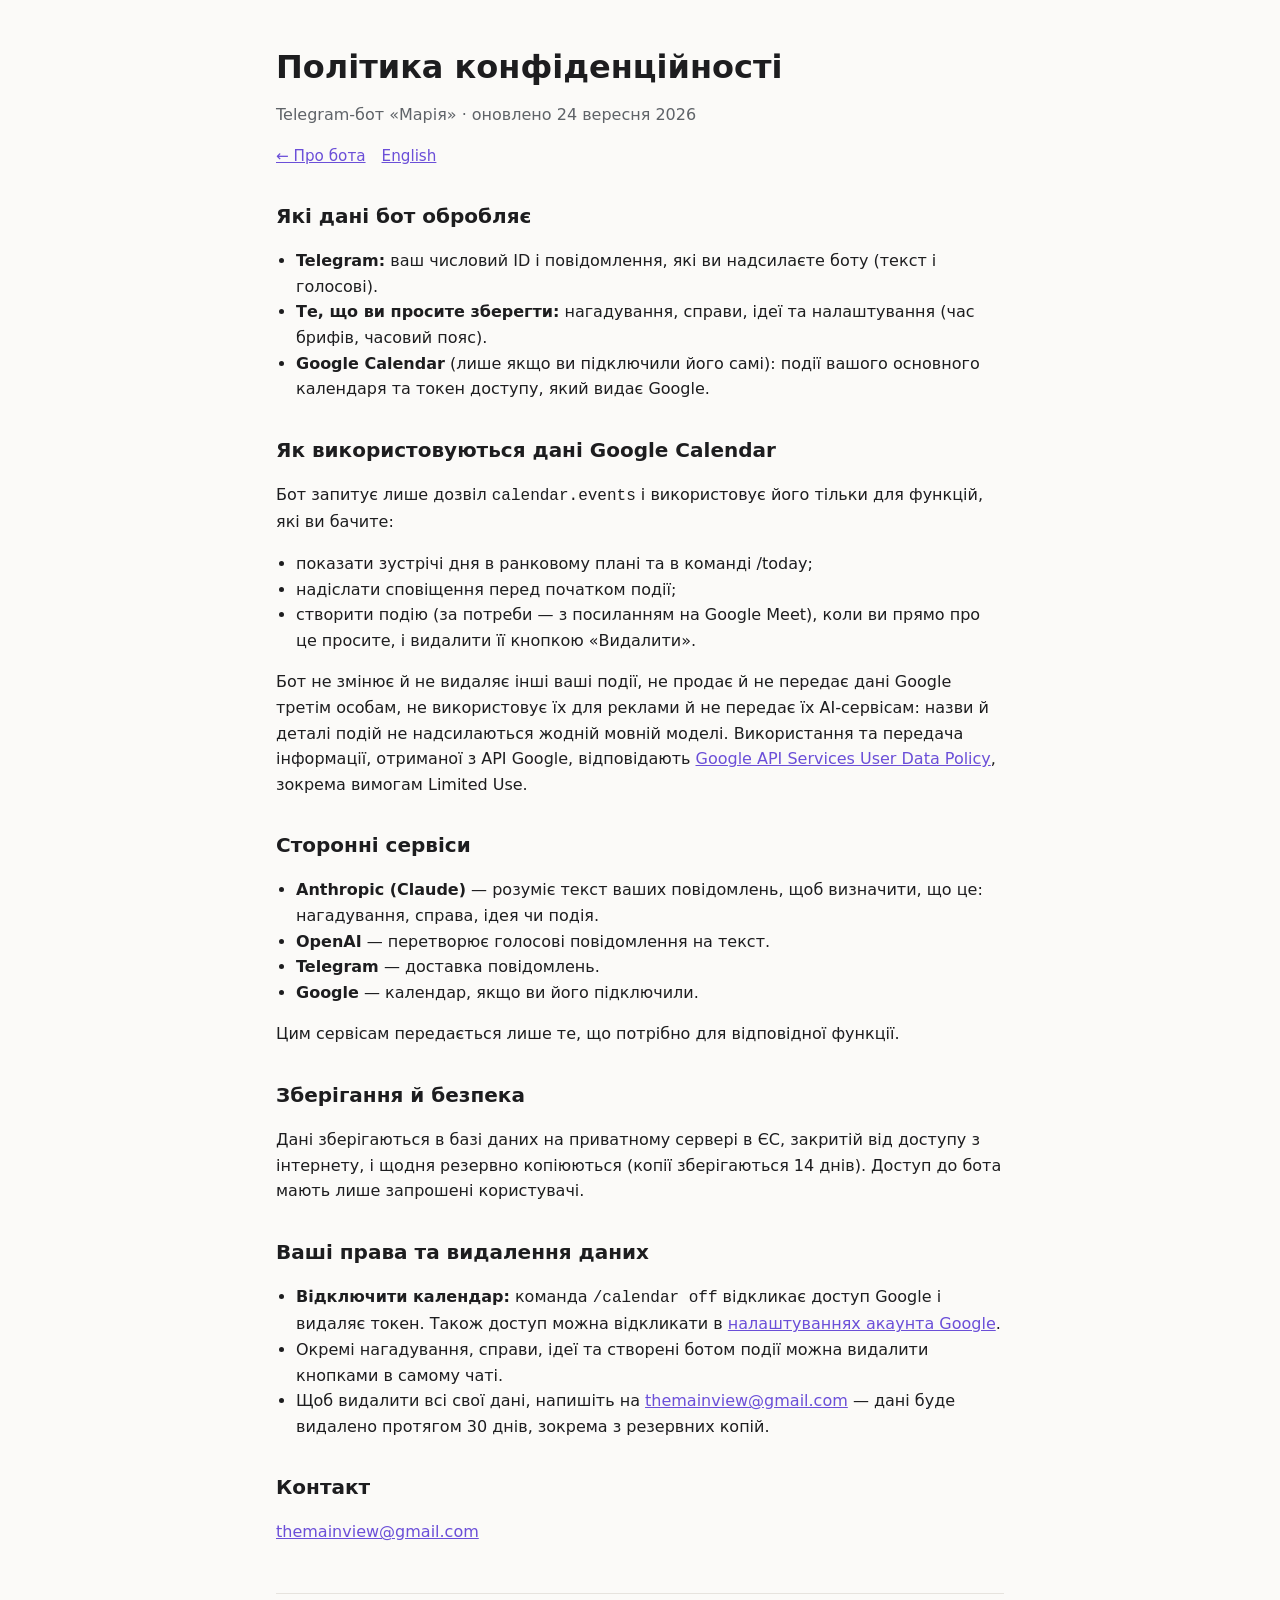
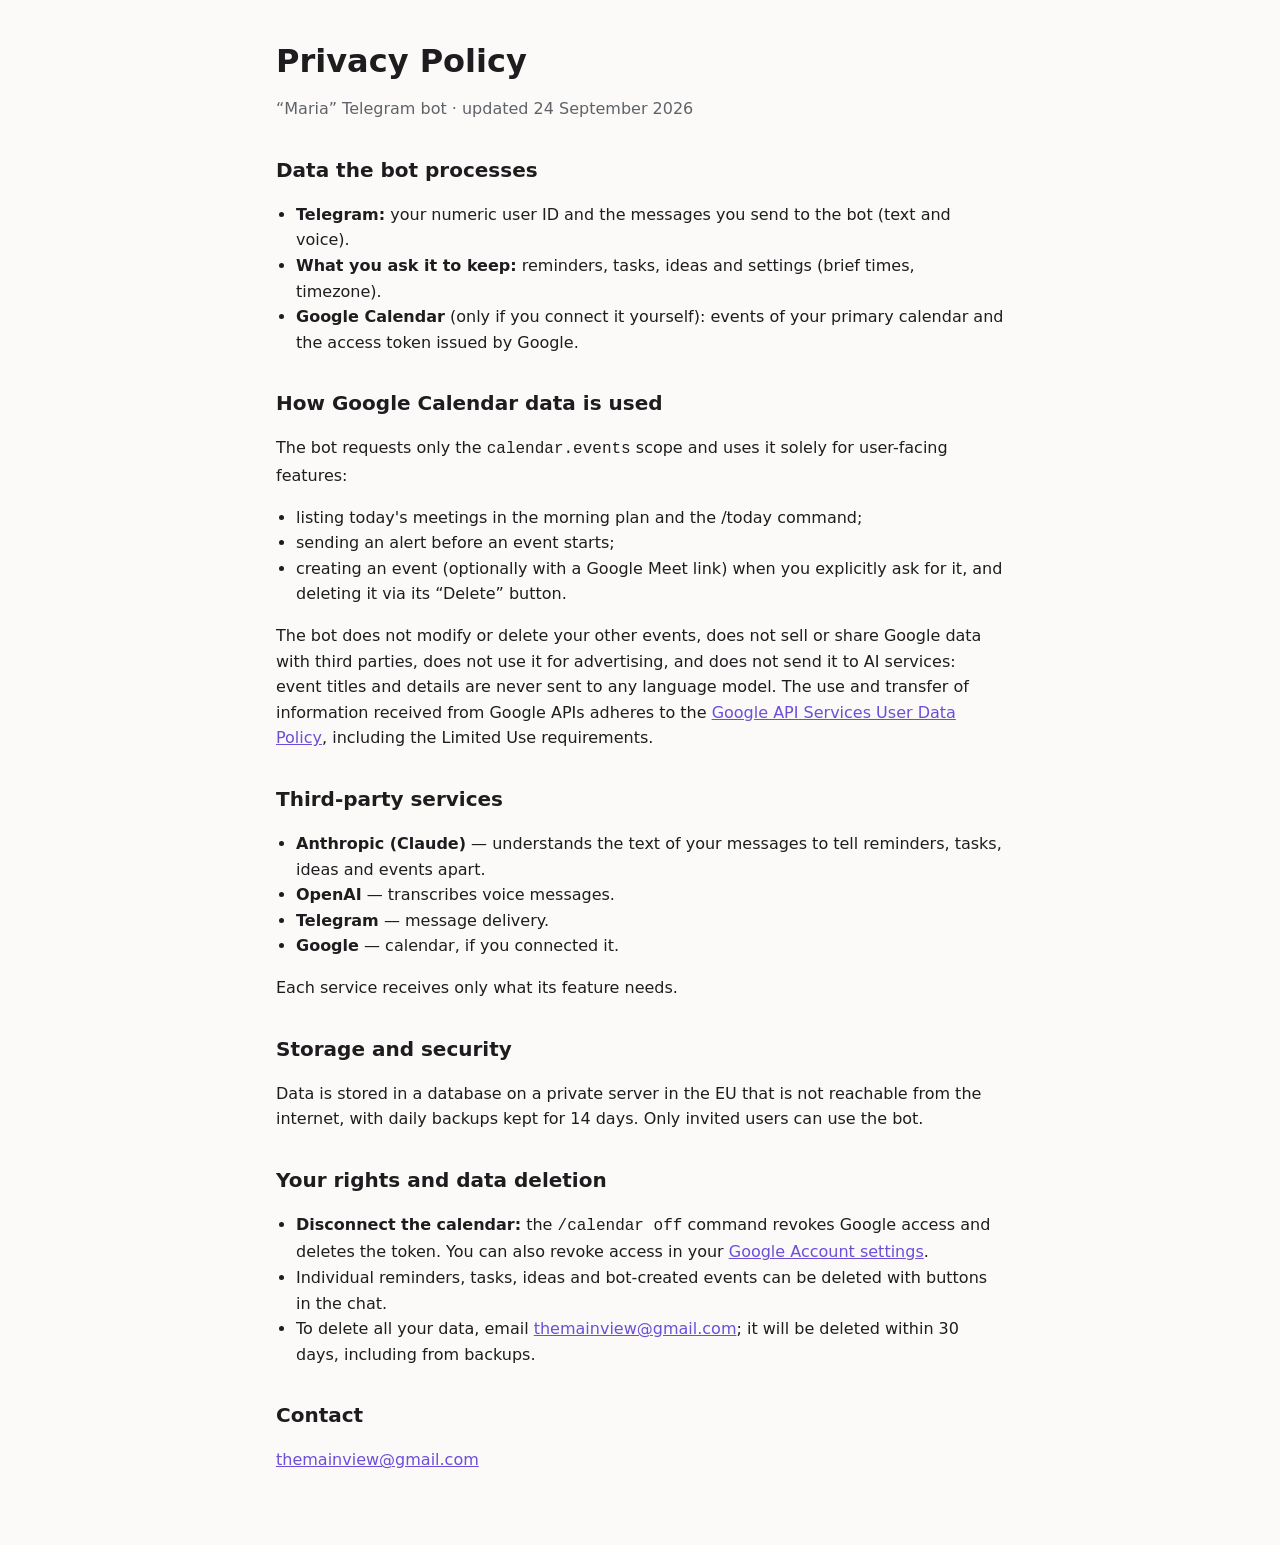
==== privacy.html @ e4d36384 "Home page and privacy policy for the Maria bot (Google OAuth consent screen) Co-Authored-By: Claude " ====
<!doctype html>
<html lang="uk">
<head>
  <meta charset="utf-8">
  <meta name="viewport" content="width=device-width, initial-scale=1">
  <title>Політика конфіденційності — Марія</title>
  <meta name="description" content="Як бот-асистентка Марія зберігає й використовує дані, зокрема дані Google Calendar.">
  <link rel="stylesheet" href="style.css">
</head>
<body>
<main>
  <header>
    <h1>Політика конфіденційності</h1>
    <p class="muted">Telegram-бот «Марія» · оновлено 24 вересня 2026</p>
    <nav>
      <a href="index.html">← Про бота</a>
      <a href="#en">English</a>
    </nav>
  </header>

  <h2>Які дані бот обробляє</h2>
  <ul>
    <li><strong>Telegram:</strong> ваш числовий ID і повідомлення, які ви надсилаєте боту (текст і голосові).</li>
    <li><strong>Те, що ви просите зберегти:</strong> нагадування, справи, ідеї та налаштування (час брифів, часовий пояс).</li>
    <li><strong>Google Calendar</strong> (лише якщо ви підключили його самі): події вашого основного календаря та токен доступу, який видає Google.</li>
  </ul>

  <h2>Як використовуються дані Google Calendar</h2>
  <p>Бот запитує лише дозвіл <code>calendar.events</code> і використовує його тільки для функцій, які ви бачите:</p>
  <ul>
    <li>показати зустрічі дня в ранковому плані та в команді /today;</li>
    <li>надіслати сповіщення перед початком події;</li>
    <li>створити подію (за потреби — з посиланням на Google Meet), коли ви прямо про це просите, і видалити її кнопкою «Видалити».</li>
  </ul>
  <p>Бот не змінює й не видаляє інші ваші події, не продає й не передає дані Google третім особам, не використовує їх для реклами й не передає їх AI-сервісам: назви й деталі подій не надсилаються жодній мовній моделі. Використання та передача інформації, отриманої з API Google, відповідають <a href="https://developers.google.com/terms/api-services-user-data-policy">Google API Services User Data Policy</a>, зокрема вимогам Limited Use.</p>

  <h2>Сторонні сервіси</h2>
  <ul>
    <li><strong>Anthropic (Claude)</strong> — розуміє текст ваших повідомлень, щоб визначити, що це: нагадування, справа, ідея чи подія.</li>
    <li><strong>OpenAI</strong> — перетворює голосові повідомлення на текст.</li>
    <li><strong>Telegram</strong> — доставка повідомлень.</li>
    <li><strong>Google</strong> — календар, якщо ви його підключили.</li>
  </ul>
  <p>Цим сервісам передається лише те, що потрібно для відповідної функції.</p>

  <h2>Зберігання й безпека</h2>
  <p>Дані зберігаються в базі даних на приватному сервері в ЄС, закритій від доступу з інтернету, і щодня резервно копіюються (копії зберігаються 14 днів). Доступ до бота мають лише запрошені користувачі.</p>

  <h2>Ваші права та видалення даних</h2>
  <ul>
    <li><strong>Відключити календар:</strong> команда <code>/calendar off</code> відкликає доступ Google і видаляє токен. Також доступ можна відкликати в <a href="https://myaccount.google.com/permissions">налаштуваннях акаунта Google</a>.</li>
    <li>Окремі нагадування, справи, ідеї та створені ботом події можна видалити кнопками в самому чаті.</li>
    <li>Щоб видалити всі свої дані, напишіть на <a href="mailto:themainview@gmail.com">themainview@gmail.com</a> — дані буде видалено протягом 30 днів, зокрема з резервних копій.</li>
  </ul>

  <h2>Контакт</h2>
  <p><a href="mailto:themainview@gmail.com">themainview@gmail.com</a></p>

  <hr>

  <section id="en" lang="en">
    <h1>Privacy Policy</h1>
    <p class="muted">“Maria” Telegram bot · updated 24 September 2026</p>

    <h2>Data the bot processes</h2>
    <ul>
      <li><strong>Telegram:</strong> your numeric user ID and the messages you send to the bot (text and voice).</li>
      <li><strong>What you ask it to keep:</strong> reminders, tasks, ideas and settings (brief times, timezone).</li>
      <li><strong>Google Calendar</strong> (only if you connect it yourself): events of your primary calendar and the access token issued by Google.</li>
    </ul>

    <h2>How Google Calendar data is used</h2>
    <p>The bot requests only the <code>calendar.events</code> scope and uses it solely for user-facing features:</p>
    <ul>
      <li>listing today's meetings in the morning plan and the /today command;</li>
      <li>sending an alert before an event starts;</li>
      <li>creating an event (optionally with a Google Meet link) when you explicitly ask for it, and deleting it via its “Delete” button.</li>
    </ul>
    <p>The bot does not modify or delete your other events, does not sell or share Google data with third parties, does not use it for advertising, and does not send it to AI services: event titles and details are never sent to any language model. The use and transfer of information received from Google APIs adheres to the <a href="https://developers.google.com/terms/api-services-user-data-policy">Google API Services User Data Policy</a>, including the Limited Use requirements.</p>

    <h2>Third-party services</h2>
    <ul>
      <li><strong>Anthropic (Claude)</strong> — understands the text of your messages to tell reminders, tasks, ideas and events apart.</li>
      <li><strong>OpenAI</strong> — transcribes voice messages.</li>
      <li><strong>Telegram</strong> — message delivery.</li>
      <li><strong>Google</strong> — calendar, if you connected it.</li>
    </ul>
    <p>Each service receives only what its feature needs.</p>

    <h2>Storage and security</h2>
    <p>Data is stored in a database on a private server in the EU that is not reachable from the internet, with daily backups kept for 14 days. Only invited users can use the bot.</p>

    <h2>Your rights and data deletion</h2>
    <ul>
      <li><strong>Disconnect the calendar:</strong> the <code>/calendar off</code> command revokes Google access and deletes the token. You can also revoke access in your <a href="https://myaccount.google.com/permissions">Google Account settings</a>.</li>
      <li>Individual reminders, tasks, ideas and bot-created events can be deleted with buttons in the chat.</li>
      <li>To delete all your data, email <a href="mailto:themainview@gmail.com">themainview@gmail.com</a>; it will be deleted within 30 days, including from backups.</li>
    </ul>

    <h2>Contact</h2>
    <p><a href="mailto:themainview@gmail.com">themainview@gmail.com</a></p>
  </section>
</main>
</body>
</html>
---- style.css ----
:root {
  --bg: #fbfaf8;
  --fg: #1d1d1f;
  --muted: #5f6368;
  --accent: #6b4fd8;
  --card: #ffffff;
  --border: #e6e3de;
}
@media (prefers-color-scheme: dark) {
  :root {
    --bg: #141416;
    --fg: #ececef;
    --muted: #a0a0a8;
    --accent: #a896ff;
    --card: #1c1c20;
    --border: #2c2c32;
  }
}
* { box-sizing: border-box; }
body {
  margin: 0;
  background: var(--bg);
  color: var(--fg);
  font: 16px/1.6 system-ui, -apple-system, "Segoe UI", Roboto, sans-serif;
}
main { max-width: 760px; margin: 0 auto; padding: 48px 16px 64px; }
header { margin-bottom: 32px; }
h1 { font-size: 2rem; line-height: 1.2; margin: 0 0 8px; }
h2 { font-size: 1.25rem; margin: 32px 0 8px; }
p, li { color: var(--fg); }
.muted { color: var(--muted); }
a { color: var(--accent); }
nav { display: flex; gap: 16px; flex-wrap: wrap; margin-top: 16px; font-size: .95rem; }
.card {
  background: var(--card);
  border: 1px solid var(--border);
  border-radius: 12px;
  padding: 16px 20px;
  margin: 12px 0;
}
ul { padding-left: 20px; }
hr { border: 0; border-top: 1px solid var(--border); margin: 48px 0; }
footer { margin-top: 48px; font-size: .9rem; color: var(--muted); }
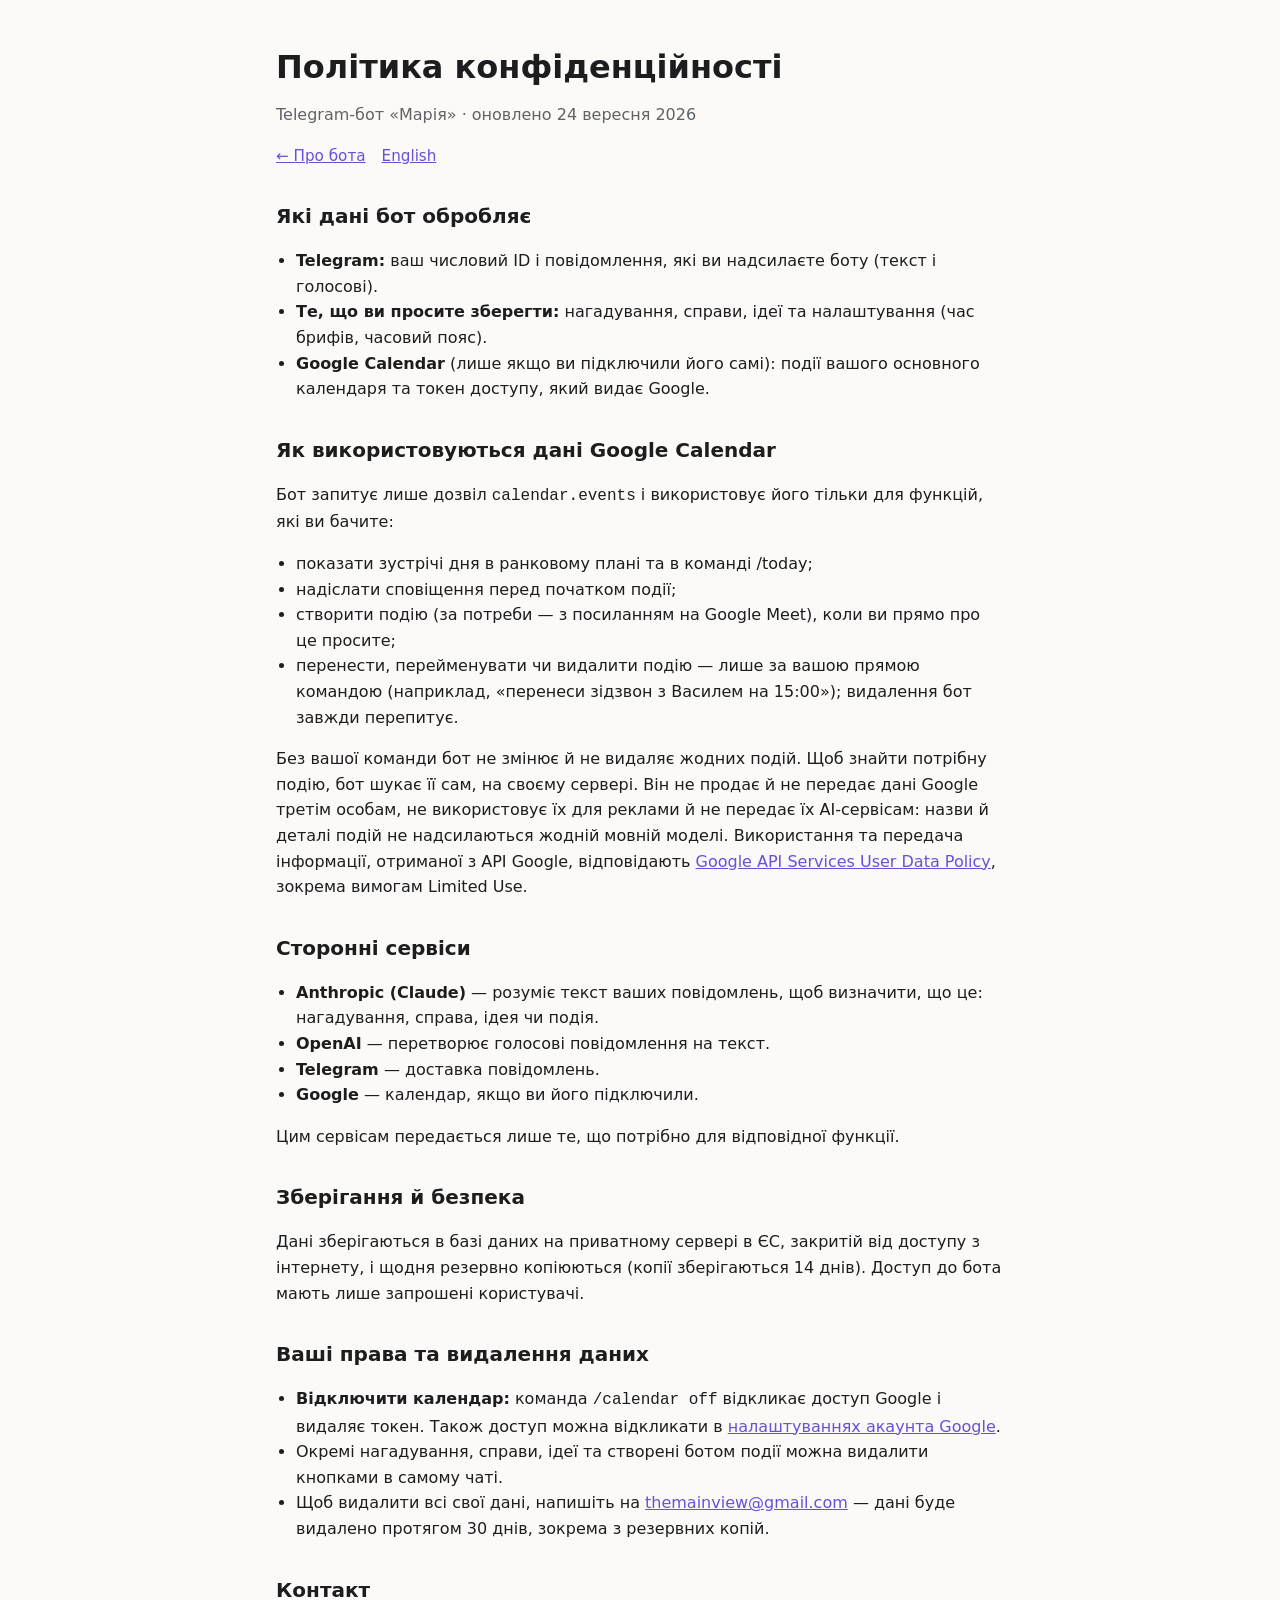
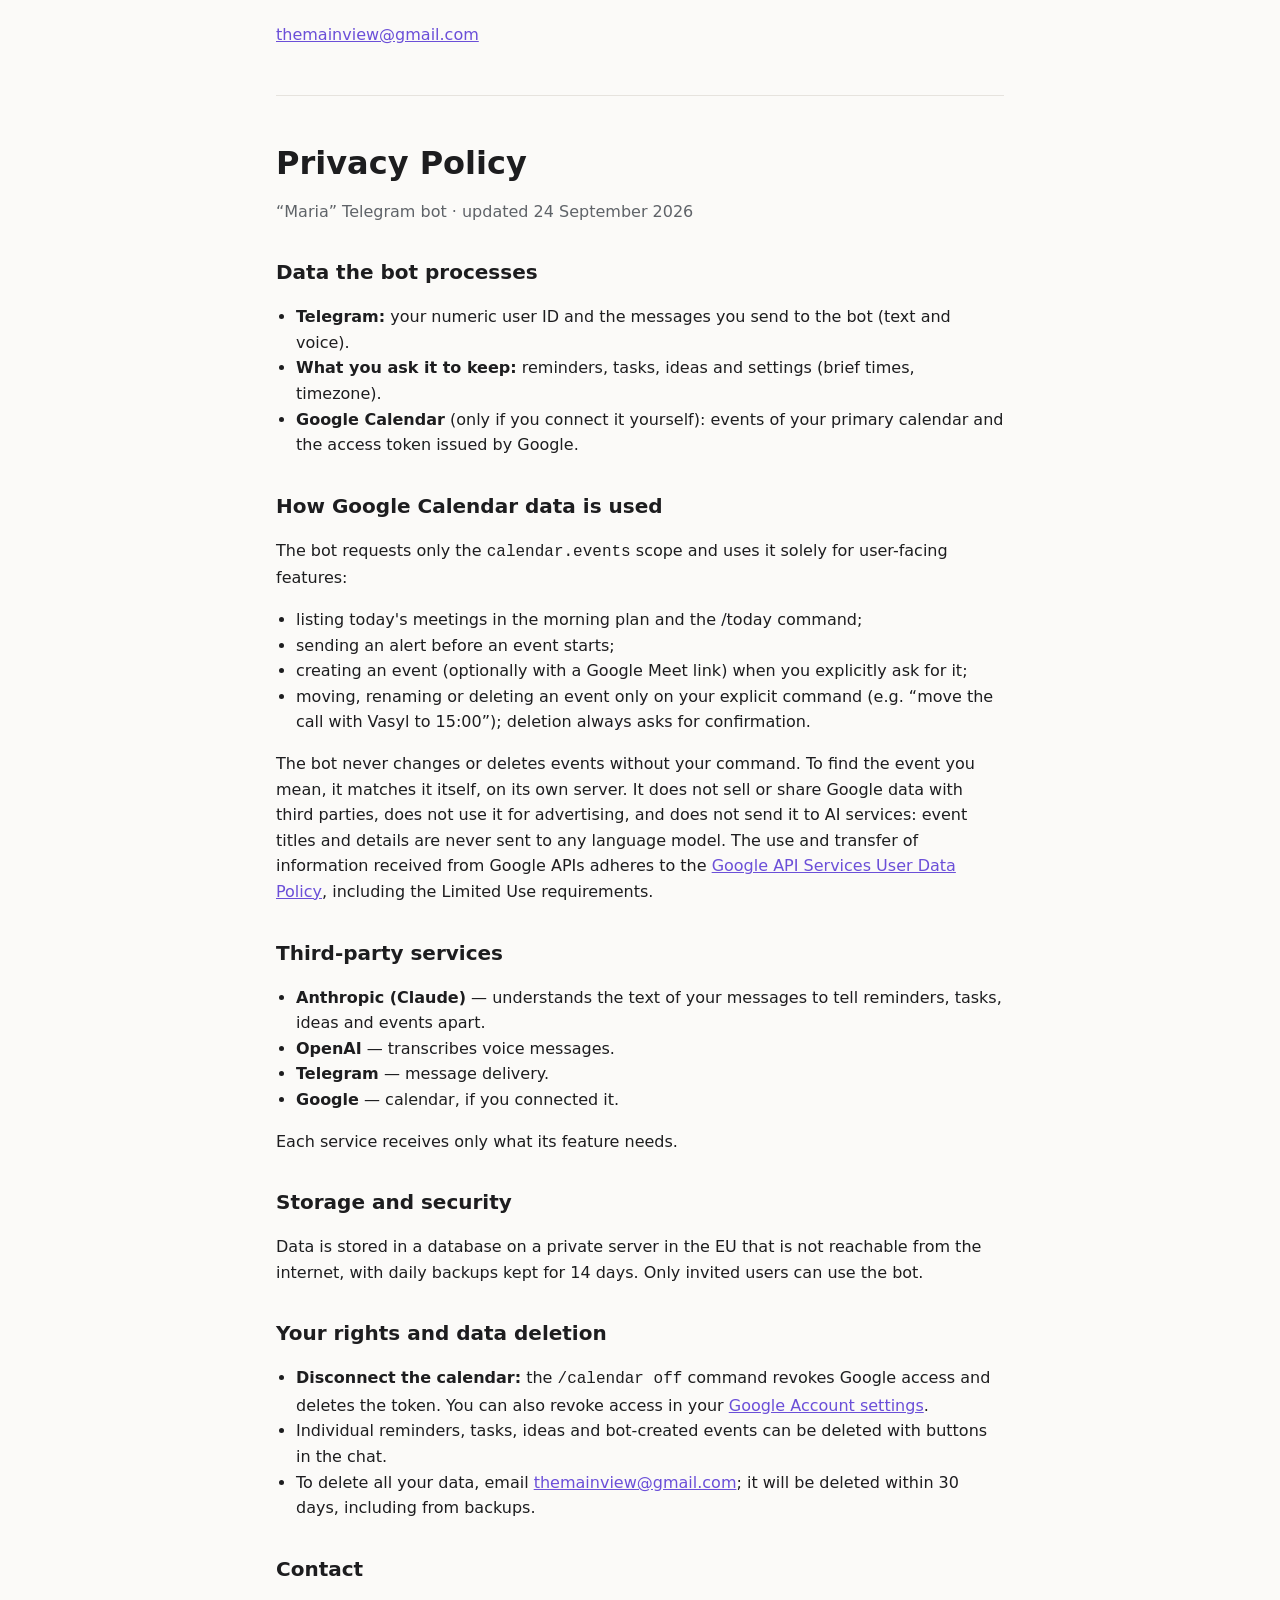
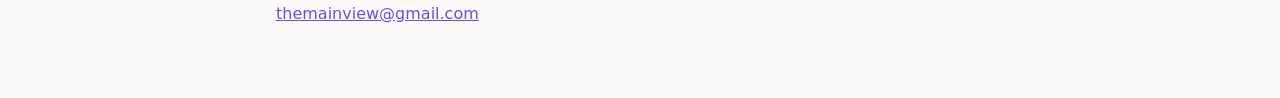
==== commit b006676b: "Privacy: events are changed or deleted only on the user's explicit command Co-Authored-By: Claude Op" ====
--- a/privacy.html
+++ b/privacy.html
@@ -30,9 +30,10 @@
   <ul>
     <li>показати зустрічі дня в ранковому плані та в команді /today;</li>
     <li>надіслати сповіщення перед початком події;</li>
-    <li>створити подію (за потреби — з посиланням на Google Meet), коли ви прямо про це просите, і видалити її кнопкою «Видалити».</li>
+    <li>створити подію (за потреби — з посиланням на Google Meet), коли ви прямо про це просите;</li>
+    <li>перенести, перейменувати чи видалити подію — лише за вашою прямою командою (наприклад, «перенеси зідзвон з Василем на 15:00»); видалення бот завжди перепитує.</li>
   </ul>
-  <p>Бот не змінює й не видаляє інші ваші події, не продає й не передає дані Google третім особам, не використовує їх для реклами й не передає їх AI-сервісам: назви й деталі подій не надсилаються жодній мовній моделі. Використання та передача інформації, отриманої з API Google, відповідають <a href="https://developers.google.com/terms/api-services-user-data-policy">Google API Services User Data Policy</a>, зокрема вимогам Limited Use.</p>
+  <p>Без вашої команди бот не змінює й не видаляє жодних подій. Щоб знайти потрібну подію, бот шукає її сам, на своєму сервері. Він не продає й не передає дані Google третім особам, не використовує їх для реклами й не передає їх AI-сервісам: назви й деталі подій не надсилаються жодній мовній моделі. Використання та передача інформації, отриманої з API Google, відповідають <a href="https://developers.google.com/terms/api-services-user-data-policy">Google API Services User Data Policy</a>, зокрема вимогам Limited Use.</p>
 
   <h2>Сторонні сервіси</h2>
   <ul>
@@ -74,9 +75,10 @@
     <ul>
       <li>listing today's meetings in the morning plan and the /today command;</li>
       <li>sending an alert before an event starts;</li>
-      <li>creating an event (optionally with a Google Meet link) when you explicitly ask for it, and deleting it via its “Delete” button.</li>
+      <li>creating an event (optionally with a Google Meet link) when you explicitly ask for it;</li>
+      <li>moving, renaming or deleting an event only on your explicit command (e.g. “move the call with Vasyl to 15:00”); deletion always asks for confirmation.</li>
     </ul>
-    <p>The bot does not modify or delete your other events, does not sell or share Google data with third parties, does not use it for advertising, and does not send it to AI services: event titles and details are never sent to any language model. The use and transfer of information received from Google APIs adheres to the <a href="https://developers.google.com/terms/api-services-user-data-policy">Google API Services User Data Policy</a>, including the Limited Use requirements.</p>
+    <p>The bot never changes or deletes events without your command. To find the event you mean, it matches it itself, on its own server. It does not sell or share Google data with third parties, does not use it for advertising, and does not send it to AI services: event titles and details are never sent to any language model. The use and transfer of information received from Google APIs adheres to the <a href="https://developers.google.com/terms/api-services-user-data-policy">Google API Services User Data Policy</a>, including the Limited Use requirements.</p>
 
     <h2>Third-party services</h2>
     <ul>
